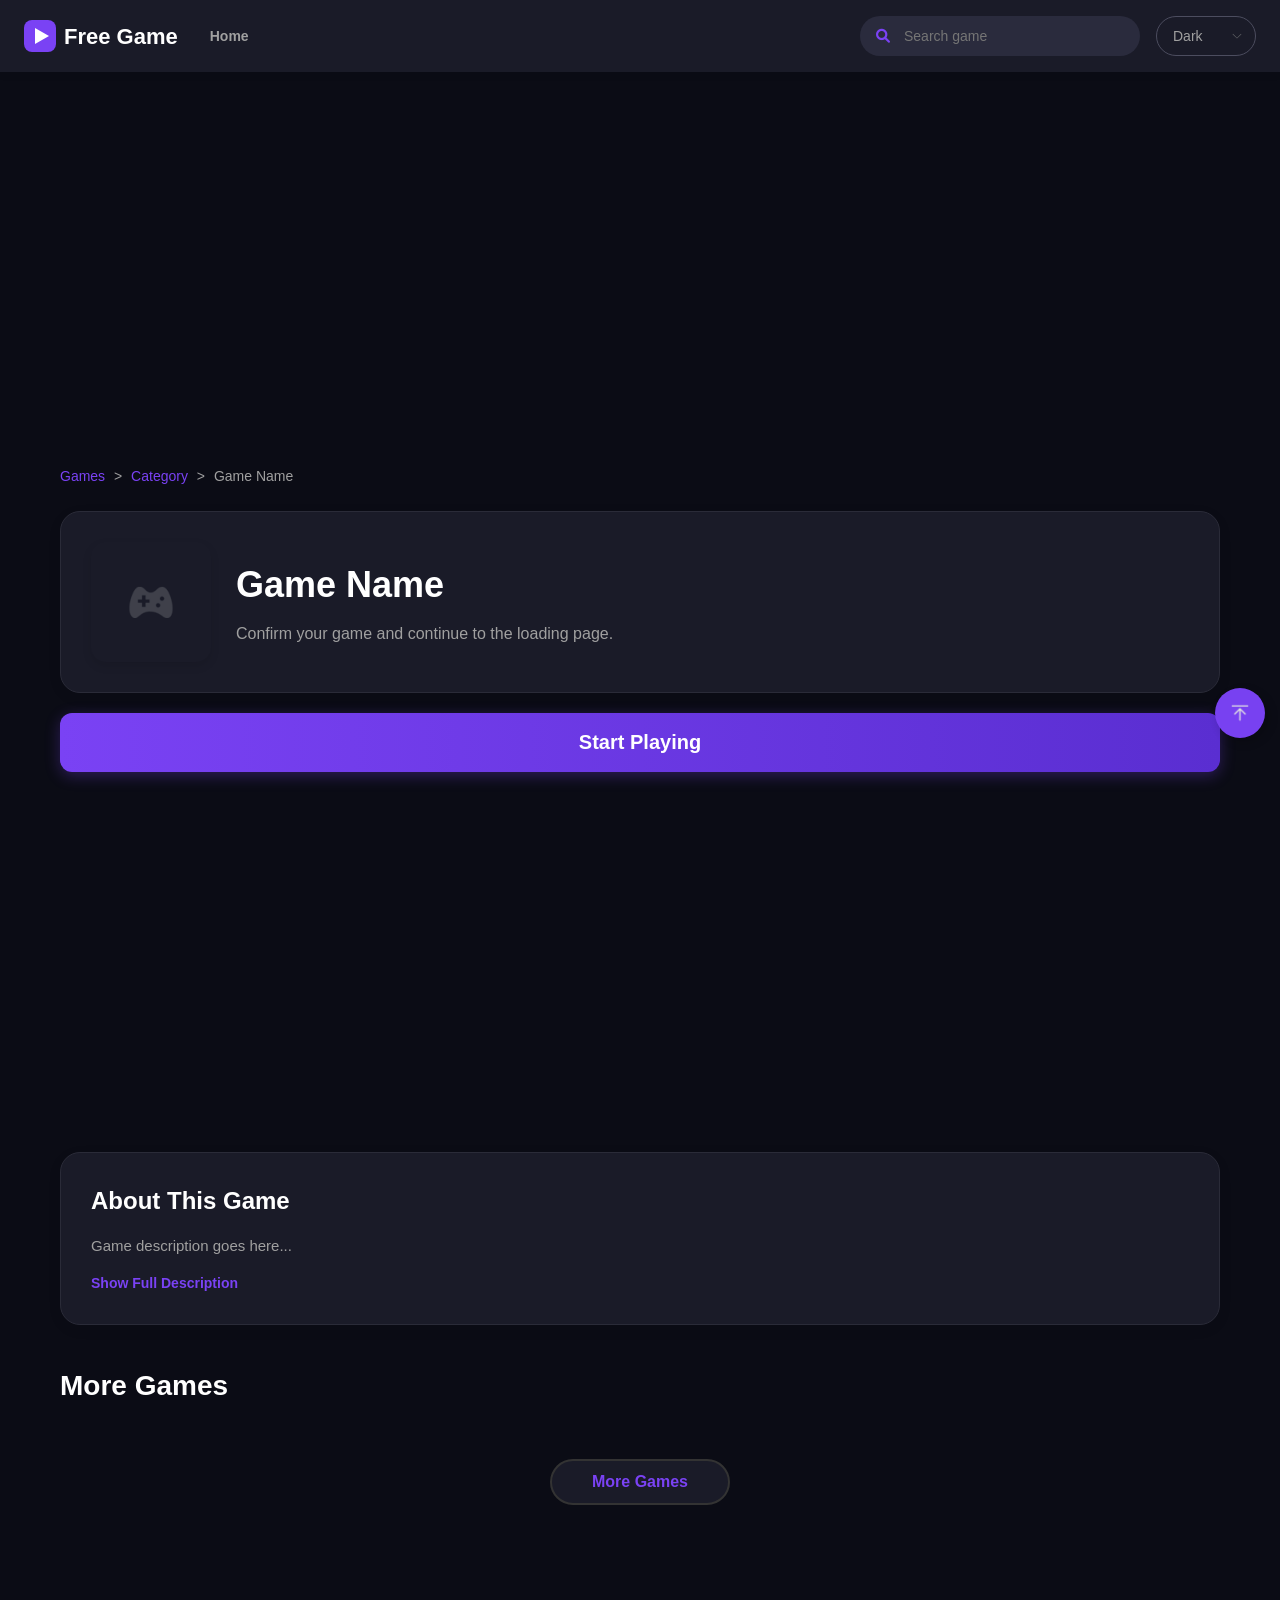
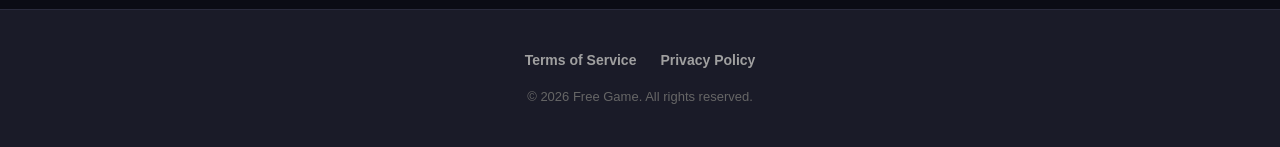
==== games.html @ c211f383 "init" ====
<!DOCTYPE html>
<html lang="en">

<head>
  <meta charset="UTF-8">
  <meta name="viewport" content="width=device-width, initial-scale=1.0">
  <title>Free Game - Detail</title>
  <link rel="stylesheet" href="./css/global.css">
  <link rel="stylesheet" href="./css/header.css">
  <link rel="stylesheet" href="./css/main.css">
  <link rel="stylesheet" href="./css/footer.css">
  <link rel="stylesheet" href="./css/sidebar.css">
  <link rel="stylesheet" href="./css/search.css">
  <link rel="stylesheet" href="./css/showLoading.css">
  <link rel="stylesheet" href="./css/detail.css">
  <link rel="stylesheet" href="https://cdnjs.cloudflare.com/ajax/libs/font-awesome/6.0.0-beta3/css/all.min.css" />
  <link rel="icon" href="./images/favicon.png">
  <style>
    ins.adsbygoogle[data-ad-status="unfilled"] {
      display: none !important;
    }
  </style>
  <script src="https://code.jquery.com/jquery-3.6.0.min.js"></script>
  <script src="./js/google/ad-manager.js"></script>
</head>

<body>
  <div class="app-container">
    <div class="main-wrapper">
      <header class="top-bar">
        <div class="header-content">
          <div class="header-left">
            <a href="./index.html" class="logo">
              <div class="logo-icon"></div>
              <span class="logo-text">Free Game</span>
            </a>
          </div>
          <div class="nav-container">
            <div class="nav-arrow left-arrow"><i class="fas fa-chevron-left"></i></div>
            <nav class="main-nav">
              <a href="./index.html" class="nav-item">Home</a>
            </nav>
            <div class="nav-arrow right-arrow"><i class="fas fa-chevron-right"></i></div>
          </div>
          <div class="header-right">
            <div class="search-container">
              <i class="fas fa-search search-icon"></i>
              <input type="text" id="searchInput" class="search-input" placeholder="Search game">
              <button id="searchBtn" style="display:none;"></button>
            </div>
            <div class="theme-select-wrapper">
              <div class="theme-select-trigger">Dark</div>
              <div class="theme-options">
                <div class="theme-option" data-value="light">Light</div>
                <div class="theme-option" data-value="dark">Dark</div>
                <div class="theme-option" data-value="pink">Pink</div>
              </div>
            </div>
          </div>
        </div>
        <div class="mobile-category-nav">
          <a href="./index.html" class="mobile-nav-item">Home</a>
        </div>
      </header>

      <div class="content-area">
        <!-- Top Ad Placeholder -->
        <div class="ad-placeholder-top">
          <!-- 动态加载广告 -->
        </div>

        <div class="detail-container">
          <!-- Breadcrumbs -->
          <nav class="breadcrumbs">
            <a href="./index.html">Games</a> &gt;
            <a href="#" id="breadcrumbCategory">Category</a> &gt;
            <span id="breadcrumbGame">Game Name</span>
          </nav>

          <!-- Game Main Card -->
          <div class="game-main-card">
            <div class="game-header">
              <div class="game-icon-wrapper">
                <img src="./images/page.png" alt="Game Icon" id="gameIcon" referrerpolicy="no-referrer">
              </div>
              <div class="game-header-info">
                <h1 id="gameTitle">Game Name</h1>
                <p id="gameTagline">Confirm your game and continue to the loading page.</p>
              </div>
            </div>
          </div>

          <!-- Start Playing Button -->
          <div class="play-btn-container">
            <button id="startPlayingBtn" class="btn-start-playing">Start Playing</button>
          </div>
          <!-- Bottom Ad Placeholder -->
          <div class="ad-placeholder-bottom">
            <!-- 动态加载广告 -->
          </div>
          <!-- About This Game Section -->
          <div class="detail-section">
            <h2 class="section-title">About This Game</h2>
            <div class="game-description" id="gameDescription">
              Game description goes here...
            </div>
            <a href="javascript:;" class="show-more-link" id="showMoreDesc">Show Full Description</a>
          </div>

          <!-- More Games Section -->
          <div class="more-games-section">
            <div class="section-header">
              <h2 class="section-title">More Games</h2>
            </div>
            <ul class="games_list" id="moreGamesList">
              <!-- Dynamic content will be loaded here -->
            </ul>
            <div class="load-more-container" style="margin-top: 30px; text-align: center;">
              <button id="loadMoreGamesBtn" class="btn-load-more">More Games</button>
            </div>
          </div>
        </div>
      </div>

      <footer class="footer">
        <div class="footer-links">
          <a href="./agreement/users.html">Terms of Service</a>
          <a href="./agreement/privacy.html">Privacy Policy</a>
        </div>
        <p>&copy; 2026 Free Game. All rights reserved.</p>
      </footer>
    </div>
  </div>

  <div class="top_lea">
    <img src="./images/goTop.png" alt="Go Top" />
  </div>

  <div class="searchBox">
    <div class="main">
      <div class="closeIconSearch">
        <i class="fas fa-times" style="font-size: 24px; color: #fff; cursor: pointer;"></i>
      </div>
      <h2>Search</h2>
      <div class="searchMain">
        <input type="text" id="mobileSearchInput" placeholder="Search">
        <button id="mobileSearchBtn">
          <i class="fas fa-search" style="color: rgba(255,255,255,0.6);"></i>
        </button>
      </div>
      <div id="searchPage">
        <h3>Hot</h3>
        <ul class="games_list">
          <!-- 动态加载游戏列表 -->
        </ul>
      </div>
    </div>
  </div>

  <div id="loadingMask">
    <div class="loading-content">
      <div class="spinner"></div>
      <p>Loading...</p>
    </div>
  </div>

  <script src="./js/switchBg.js"></script>
  <script src="./js/common.js"></script>
  <script src="./js/index.js"></script>
  <script src="./js/details.js"></script>
  <script async src="https://www.googletagmanager.com/gtag/js?id=G-9ZDPXP0C33"></script>
  <script src="./js/google/ga.js"></script>
  <script src="./js/google/openscreen.js"></script>
</body>

</html>
---- css/global.css ----
* {
  margin: 0;
  padding: 0;
  color: inherit;
  box-sizing: border-box;
  font-size: 14px;
  font-family: "Montserrat-SemiBold", Arial, sans-serif;
}
:root {
  --bg-color: #f8f9fa;
  --text-primary: #1a1b28;
  --text-secondary: #666666;
  --accent-color: #0362f1;
  --globalColor: #0362f1;
}
[data-theme="dark"] {
  --bg-color: #0b0c15;
  --text-primary: #ffffff;
  --text-secondary: #a0a0a0;
  --accent-color: #7a42f4;
  --globalColor: #7a42f4;
}
[data-theme="pink"] {
  --bg-color: #fdf2f8;
  --text-primary: #1f2937;
  --text-secondary: #ec4899;
  --accent-color: #DB2777;
  --globalColor: #DB2777;
}
body {
  background-color: var(--bg-color);
  color: var(--text-primary);
  line-height: 1.5;
  overflow-x: hidden;
}
/* Layout */
.app-container {
  display: flex;
  min-height: 100vh;
  background-color: var(--bg-color);
}
a {
  color: #333;
  text-decoration: none;
}
blockquote,
body,
button,
dd,
div,
dl,
dt,
form,
h1,
h2,
h3,
h4,
h5,
h6,
input,
li,
ol,
p,
pre,
td,
textarea,
th,
ul {
  margin: 0;
  padding: 0;
  -webkit-tap-highlight-color: rgba(0, 0, 0, 0);
}
li {
  list-style: none;
}
h1,
h2,
h3,
h4,
h5,
h6 {
  text-transform: capitalize;
  color: var(--defaultColor);
}
.layui-btn,
.layui-edge,
.layui-inline,
img {
  vertical-align: middle;
}
.games {
  margin: 24px 0;
}
img {
  border: none;
}
/* Override original constraints */
.main,
.container {
  max-width: 1400px !important;
  width: 100% !important;
  margin: 0 auto !important;
  padding: 0 24px !important;
  box-sizing: border-box;
}

/* 回到顶部 */
.top_lea {
  display: none;
  cursor: pointer;
  box-shadow: 4px 4px 12px 0px rgba(0, 0, 0, 0.2);
  width: 50px;
  height: 50px;
  background: var(--globalColor);
  border-radius: 25px;
  position: fixed;
  right: 15px;
  bottom: 162px;
  z-index: 9999;
}
.top_lea img {
  position: absolute;
  left: 50%;
  top: 50%;
  margin-left: -12px;
  margin-top: -12px;
  width: 24px;
  height: 24px;
}

/* 弹框样式 */
.custom-toast {
  position: fixed;
  top: 50%;
  left: 50%;
  transform: translate(-50%, -50%);
  background: rgba(0, 0, 0, 0.75);
  color: #fff;
  padding: 12px 24px;
  border-radius: 10px;
  font-size: 16px;
  z-index: 99999999999;
  display: none;
}

/* 隐私条款 */
.comCon {
  margin-top: 24px;
  padding: 16px 18px;
  background: #1d4188;
  box-shadow: 0px 1px 6px 0px rgba(0, 0, 0, 0.3);
  border-radius: 6px;
  margin-bottom: 24px;
  max-height: 500px;
  overflow-y: auto;
}
.comCon .crumb {
  display: flex;
  align-items: center;
  color: #95bfff;
}
.comCon .crumb > a {
  margin-right: 2px;
  color: #95bfff;
}
.comCon > h3 {
  font-size: 16px;
  margin-bottom: 10px;
}
/* Users Agreement */
---- css/header.css ----
/* 头部样式 */
:root {
  --header-height: 72px;
  --header-bg: #ffffff;
  --nav-text: #666666;
  --nav-active: #0362f1;
  --search-bg: #eef4fe;
  --search-text: #333333;
  --logo-color: #0362f1;
  --search-popup-bg: linear-gradient(180deg, #1d4188 0%, #66dbff 100%);
  --search-popup-text: #ffffff;
}

[data-theme="dark"] {
  --header-bg: #1a1b28;
  --nav-text: #a0a0a0;
  --nav-active: #7a42f4;
  --search-bg: #2a2b3d;
  --search-text: #ffffff;
  --logo-color: #7a42f4;
  --search-popup-bg: linear-gradient(180deg, #1a1b28 0%, #2a2b3d 100%);
  --search-popup-text: #ffffff;
}

[data-theme="pink"] {
  --header-bg: #fdf2f8;
  --nav-text: #1f2937;
  --nav-active: #DB2777;
  --search-bg: #fce7f3;
  --search-text: #1f2937;
  --logo-color: #DB2777;
  --search-popup-bg: linear-gradient(180deg, #DB2777 0%, #f9a8d4 100%);
  --search-popup-text: #ffffff;
}

header.top-bar {
  width: 100%;
  background: var(--header-bg);
  position: sticky;
  top: 0;
  z-index: 1000;
  box-shadow: 0 2px 10px rgba(0, 0, 0, 0.05);
  border-bottom: none;
  padding: 0;
}

.header-content {
  max-width: 1400px;
  margin: 0 auto;
  height: var(--header-height);
  display: flex;
  align-items: center;
  justify-content: space-between;
  padding: 0 24px;
  box-sizing: border-box;
}

.header-left {
  display: flex;
  align-items: center;
  flex: 0 0 auto;
}

.logo {
  display: flex;
  align-items: center;
  gap: 8px;
  text-decoration: none;
}

.logo-icon {
  width: 32px;
  height: 32px;
  background-color: var(--logo-color);
  border-radius: 8px;
  display: flex;
  align-items: center;
  justify-content: center;
  position: relative;
}

.logo-icon::after {
  content: "";
  display: block;
  width: 0;
  height: 0;
  border-top: 8px solid transparent;
  border-bottom: 8px solid transparent;
  border-left: 14px solid #ffffff;
  margin-left: 3px;
}

.logo-text {
  font-size: 22px;
  font-weight: 800;
  color: #1a1b28;
}

[data-theme="dark"] .logo-text {
  color: #ffffff;
}

.nav-container {
  display: flex;
  align-items: center;
  flex: 1;
  min-width: 0;
  margin: 0 10px;
  position: relative;
  height: 100%;
}

.main-nav {
  display: flex;
  gap: 8px;
  white-space: nowrap;
  overflow-x: auto;
  overflow-y: hidden;
  scrollbar-width: none; /* Firefox */
  flex: 1;
  min-width: 0;
  padding: 4px 10px; /* 增加左右内边距，防止内容被箭头完全遮挡 */
  -webkit-overflow-scrolling: touch;
  scroll-behavior: smooth;
}

.nav-arrow {
  position: absolute;
  top: 50%;
  transform: translateY(-50%);
  width: 28px;
  height: 28px;
  background: var(--header-bg);
  display: none; /* Initially hidden */
  align-items: center;
  justify-content: center;
  cursor: pointer;
  z-index: 100;
  color: var(--nav-active);
  border-radius: 50%;
  box-shadow: 0 2px 10px rgba(0, 0, 0, 0.15);
  transition: all 0.3s;
  border: 1px solid rgba(0,0,0,0.05);
}

.nav-arrow i {
  font-size: 12px;
}

.nav-arrow:hover {
  background: var(--nav-active);
  color: #fff;
  transform: translateY(-50%) scale(1.1);
}

.left-arrow {
  left: 0;
}

.right-arrow {
  right: 0;
}

/* 添加渐变遮罩，使箭头处过渡更自然 */
.nav-container::before,
.nav-container::after {
  content: "";
  position: absolute;
  top: 0;
  bottom: 0;
  width: 40px;
  z-index: 5;
  pointer-events: none;
  transition: opacity 0.3s;
  opacity: 0;
}

.nav-container.show-left::before {
  left: 0;
  background: linear-gradient(to right, var(--header-bg), transparent);
  opacity: 1;
}

.nav-container.show-right::after {
  right: 0;
  background: linear-gradient(to left, var(--header-bg), transparent);
  opacity: 1;
}

[data-theme="dark"] .nav-arrow {
  box-shadow: 0 2px 10px rgba(0, 0, 0, 0.5);
  border-color: rgba(255,255,255,0.1);
}

.main-nav .nav-item {
  flex: 0 0 auto;
}

.main-nav::-webkit-scrollbar {
  display: none; /* Chrome, Safari, Opera */
}

.nav-item {
  color: var(--nav-text);
  text-decoration: none;
  font-size: 14px;
  font-weight: 600;
  padding: 8px 12px;
  border-radius: 20px;
  transition: all 0.3s;
}

.nav-item:hover {
  color: var(--nav-active);
}

.nav-item.active {
  background-color: #eef4fe;
  color: var(--nav-active);
}

[data-theme="dark"] .nav-item.active {
  background-color: rgba(122, 66, 244, 0.1);
}

.header-right {
  display: flex;
  align-items: center;
  gap: 16px;
  flex: 0 0 auto;
}

.mobile-search-icon {
  display: none;
  cursor: pointer;
  font-size: 20px;
  color: var(--nav-text);
}

[data-theme="dark"] .mobile-search-icon {
  color: #ffffff;
}

[data-theme="pink"] .mobile-search-icon {
  color: var(--nav-active);
}

.search-container {
  position: relative;
  width: 280px;
}

.search-icon {
  position: absolute;
  left: 16px;
  top: 50%;
  transform: translateY(-50%);
  color: var(--nav-active);
  font-size: 14px;
}

.search-input {
  width: 100%;
  height: 40px;
  background-color: var(--search-bg);
  border: none;
  border-radius: 20px;
  padding: 0 16px 0 44px;
  color: var(--search-text);
  font-size: 14px;
  outline: none;
}

.theme-select-wrapper {
  position: relative;
  height: 40px;
  min-width: 100px;
}

.theme-select-trigger {
  height: 40px;
  padding: 0 32px 0 16px;
  border-radius: 20px;
  border: 1px solid #dcdfe6;
  background-color: var(--header-bg);
  color: var(--nav-text);
  font-size: 14px;
  display: flex;
  align-items: center;
  justify-content: space-between;
  cursor: pointer;
  transition: all 0.3s cubic-bezier(0.645, 0.045, 0.355, 1);
  position: relative;
  user-select: none;
}

.theme-select-trigger:hover {
  border-color: #c0c4cc;
}

.theme-select-trigger.active {
  border-color: var(--nav-active);
  box-shadow: 0 0 0 2px rgba(3, 98, 241, 0.1);
}

.theme-select-trigger::after {
  content: "";
  position: absolute;
  right: 12px;
  top: 50%;
  transform: translateY(-50%);
  width: 12px;
  height: 12px;
  background-image: url("data:image/svg+xml;charset=UTF-8,%3csvg xmlns='http://www.w3.org/2000/svg' viewBox='0 0 1024 1024' width='12' height='12'%3e%3cpath fill='%23c0c4cc' d='M831.872 340.864L512 652.672 192.128 340.864a30.592 30.592 0 0 0-42.752 0 29.12 29.12 0 0 0 0 41.6L489.664 714.24a32 32 0 0 0 44.672 0l340.288-331.776a29.12 29.12 0 0 0 0-41.6 30.592 30.592 0 0 0-42.752 0z'/%3e%3c/svg%3e");
  background-repeat: no-repeat;
  background-size: contain;
  transition: transform 0.3s;
}

.theme-select-trigger.active::after {
  transform: translateY(-50%) rotate(180deg);
}

.theme-options {
  position: absolute;
  top: calc(100% + 8px);
  right: 0;
  min-width: 100%;
  background-color: var(--header-bg);
  border: 1px solid #e4e7ed;
  border-radius: 4px;
  box-shadow: 0 2px 12px 0 rgba(0, 0, 0, 0.1);
  padding: 6px 0;
  z-index: 1001;
  display: none;
}

.theme-select-trigger.active + .theme-options {
  display: block;
}

.theme-option {
  padding: 0 20px;
  height: 34px;
  line-height: 34px;
  font-size: 14px;
  color: var(--nav-text);
  cursor: pointer;
  transition: background-color 0.2s;
  white-space: nowrap;
}

.theme-option:hover {
  background-color: #f5f7fa;
}

.theme-option.selected {
  color: var(--nav-active);
  font-weight: bold;
  background-color: #f5f7fa;
}

[data-theme="dark"] .theme-select-trigger {
  border-color: #4c4d5f;
}

[data-theme="dark"] .theme-select-trigger::after {
  background-image: url("data:image/svg+xml;charset=UTF-8,%3csvg xmlns='http://www.w3.org/2000/svg' viewBox='0 0 1024 1024' width='12' height='12'%3e%3cpath fill='%23606266' d='M831.872 340.864L512 652.672 192.128 340.864a30.592 30.592 0 0 0-42.752 0 29.12 29.12 0 0 0 0 41.6L489.664 714.24a32 32 0 0 0 44.672 0l340.288-331.776a29.12 29.12 0 0 0 0-41.6 30.592 30.592 0 0 0-42.752 0z'/%3e%3c/svg%3e");
}

[data-theme="dark"] .theme-options {
  background-color: #1a1b28;
  border-color: #333;
  box-shadow: 0 2px 12px 0 rgba(0, 0, 0, 0.3);
}

[data-theme="dark"] .theme-option:hover {
  background-color: #2a2b3d;
}

[data-theme="dark"] .theme-option.selected {
  background-color: #2a2b3d;
}

[data-theme="pink"] .theme-select-trigger {
  border-color: #f9a8d4;
}

[data-theme="pink"] .theme-select-trigger::after {
  background-image: url("data:image/svg+xml;charset=UTF-8,%3csvg xmlns='http://www.w3.org/2000/svg' viewBox='0 0 1024 1024' width='12' height='12'%3e%3cpath fill='%23ec4899' d='M831.872 340.864L512 652.672 192.128 340.864a30.592 30.592 0 0 0-42.752 0 29.12 29.12 0 0 0 0 41.6L489.664 714.24a32 32 0 0 0 44.672 0l340.288-331.776a29.12 29.12 0 0 0 0-41.6 30.592 30.592 0 0 0-42.752 0z'/%3e%3c/svg%3e");
}

[data-theme="pink"] .theme-options {
  background-color: #fdf2f8;
  border-color: #f9a8d4;
}

[data-theme="pink"] .theme-option:hover {
  background-color: #fce7f3;
}

[data-theme="pink"] .theme-option.selected {
  background-color: #fce7f3;
}

.mobile-category-nav {
  display: none;
  padding: 10px 16px;
  overflow-x: auto;
  white-space: nowrap;
  gap: 12px;
  scrollbar-width: none; /* Firefox */
}

.mobile-category-nav::-webkit-scrollbar {
  display: none; /* Chrome, Safari, Opera */
}

.mobile-nav-item {
  display: inline-block;
  padding: 6px 16px;
  border-radius: 20px;
  background: transparent;
  color: var(--nav-text);
  font-size: 14px;
  font-weight: 600;
  text-decoration: none;
}

.mobile-nav-item.active {
  color: var(--nav-active);
  background: #eef4fe;
}

[data-theme="dark"] .mobile-nav-item.active {
  background-color: rgba(122, 66, 244, 0.1);
}

@media (max-width: 1024px) {
  .nav-container {
    display: none;
  }

  .mobile-category-nav {
    display: flex;
    border-top: 1px solid #f0f0f0;
  }

  [data-theme="dark"] .mobile-category-nav {
    border-top-color: #2a2b3d;
  }
}

@media (max-width: 768px) {
  .header-content {
    height: 60px;
    padding: 0 16px;
    display: flex;
    flex-wrap: nowrap;
    align-items: center;
    justify-content: space-between;
    gap: 0;
    position: relative;
  }

  .header-left {
    width: auto;
    flex: 1;
    justify-content: flex-start;
  }

  .logo-text {
    font-size: 18px;
  }

  .logo-icon {
    width: 28px;
    height: 28px;
  }

  .header-right {
    width: auto;
    display: flex;
    align-items: center;
    gap: 8px;
    order: 2;
    margin-top: 0;
  }

  .search-container {
    display: none;
  }

  .theme-select-wrapper {
    display: block;
    height: 32px;
    min-width: 80px;
  }

  .theme-select-trigger {
    height: 32px;
    padding: 0 24px 0 12px;
    font-size: 13px;
  }

  .theme-select-trigger::after {
    right: 8px;
    width: 10px;
    height: 10px;
  }

  .theme-options {
    top: calc(100% + 4px);
  }

  .theme-option {
    height: 30px;
    line-height: 30px;
    padding: 0 12px;
    font-size: 13px;
  }

  .mobile-search-icon {
    display: flex;
    align-items: center;
    justify-content: center;
    width: 32px;
    height: 32px;
    font-size: 18px;
  }

  .mobile-category-nav {
    display: flex;
    padding: 8px 12px;
    gap: 8px;
    border-top: 1px solid #f0f0f0;
  }
}

@media (max-width: 480px) {
  .header-content {
    padding: 10px 12px;
    gap: 8px;
  }
  
  .logo-text {
    font-size: 16px;
  }

  .mobile-nav-item {
    padding: 4px 12px;
    font-size: 13px;
  }
}
---- css/main.css ----
/* 主体内容样式 */
.main-wrapper {
  flex: 1;
  display: flex;
  flex-direction: column;
  background-color: #f8f9fa;
  min-height: 100vh;
}

[data-theme="dark"] .main-wrapper {
  background-color: #0b0c15;
}

[data-theme="pink"] .main-wrapper {
  background-color: #fdf2f8;
}

.content-area {
  max-width: 1400px;
  margin: 0 auto;
  padding: 24px;
  width: 100%;
  box-sizing: border-box;
}

@media (max-width: 768px) {
  .content-area {
    padding: 12px;
  }
}

/* 广告位占位符 */
.ad-placeholder-top {
  width: 100%;
  max-width: 1352px; /* 1400 - 24*2 */
  margin-left: auto;
  margin-right: auto;
  display: flex;
  justify-content: center;
  align-items: center;
  text-align: center;
  box-sizing: border-box;
}

.ad-li {
    grid-column: 1 / -1;
    display: none; /* 默认隐藏 */
    justify-content: center;
    align-items: center;
    background: #fdfdfd;
    border: 1px dashed #e0e0e0;
    border-radius: 12px;
    min-height: 250px;
    overflow: hidden;
    margin: 10px 0;
  }

  /* 当广告成功加载或处于加载状态时显示 */
  .ad-li.is-visible {
    display: flex;
  }

  .ad-placeholder-top, .ad-placeholder-category {
    display: none; /* 默认隐藏 */
  }

  .ad-placeholder-top.is-visible, .ad-placeholder-category.is-visible {
    display: flex;
  }

[data-theme="dark"] .ad-li {
  background: #1a1b28;
  border-color: #333;
}

[data-theme="pink"] .ad-li {
  background: #fdf2f8;
  border-color: #fce7f3;
}

.ad-placeholder-list, .ad-placeholder-bottom, .ad-placeholder-category {
  width: 100%;
  display: flex;
  justify-content: center;
  align-items: center;
}

/* 强制广告标签填充容器宽度 */
.adsbygoogle {
  width: 100% !important;
  min-width: 250px;
}

.ad-placeholder-category {
  max-width: 1352px;
  margin-left: auto;
  margin-right: auto;
  border-radius: 12px;
  box-sizing: border-box;
}

[data-theme="dark"] .ad-placeholder-category {
  border-color: #333;
}

[data-theme="pink"] .ad-placeholder-category {
  border-color: #fce7f3;
}

[data-theme="dark"] .ad-placeholder-top {
  border-color: #333;
}

[data-theme="pink"] .ad-placeholder-top {
  border-color: #fce7f3;
}

/* AdBlock 检测到后隐藏所有广告占位符 */
[data-adblock] .ad-placeholder-top,
[data-adblock] .ad-placeholder-bottom,
[data-adblock] .ad-placeholder-category,
[data-adblock] .ad-placeholder-list,
[data-adblock] .ad-placeholder-category-wrapper {
  display: none !important;
}

.ad-content {
  color: #666;
}

[data-theme="dark"] .ad-content {
  color: #a0a0a0;
}

[data-theme="pink"] .ad-content {
  color: #ec4899;
}

.ad-title {
  font-size: 24px;
  font-weight: 700;
  margin-bottom: 8px;
  color: #1a1b28;
}

[data-theme="dark"] .ad-title {
  color: #ffffff;
}

[data-theme="pink"] .ad-title {
  color: #DB2777;
}

.ad-subtitle {
  font-size: 16px;
  margin-bottom: 4px;
}

.ad-id {
  font-size: 14px;
  opacity: 0.7;
}

/* 游戏板块 */
.games-section {
  margin-bottom: 48px;
  width: 100%;
}

.section-header {
  margin-bottom: 24px;
}

.section-header h2 {
  font-size: 28px;
  font-weight: 800;
  color: #1a1b28;
  margin: 0;
}

[data-theme="dark"] .section-header h2 {
  color: #ffffff;
}

[data-theme="pink"] .section-header h2 {
  color: #DB2777;
}

/* More 按钮样式 */
.load-more-container {
  display: flex;
  justify-content: center;
  margin-top: 24px;
}

.btn-more {
  padding: 10px 24px;
  background: var(--search-bg);
  border: 1px solid #e2e8f0;
  border-radius: 8px;
  color: var(--nav-active);
  font-size: 15px;
  font-weight: 600;
  text-decoration: none;
  transition: all 0.3s;
}

.btn-more:hover {
  background: #e2e8f0;
  border-color: #cbd5e1;
}

[data-theme="dark"] .btn-more {
  background: var(--search-bg);
  border-color: #334155;
  color: var(--nav-active);
}

[data-theme="dark"] .btn-more:hover {
  background: #334155;
}

/* 首页分类列表限制一行 */
.games_list {
  display: grid;
  grid-template-columns: repeat(8, 1fr);
  gap: 20px;
  margin-bottom: 32px;
  padding: 0;
  list-style: none;
}

@media (max-width: 1200px) {
  .games_list {
    grid-template-columns: repeat(6, 1fr);
  }
}

@media (max-width: 992px) {
  .games_list {
    grid-template-columns: repeat(4, 1fr);
  }
}

@media (max-width: 768px) {
  .games_list {
    grid-template-columns: repeat(2, 1fr);
    gap: 12px;
  }
}

/* 首页分类列表限制一行 */
.games-section .games_list {
  margin-bottom: 0;
  overflow: hidden;
}

@media (min-width: 1201px) {
  .games-section .games_list li:nth-child(n+9) { display: none; }
}

@media (max-width: 1200px) and (min-width: 993px) {
  .games-section .games_list li:nth-child(n+7) { display: none; }
}

@media (max-width: 992px) and (min-width: 769px) {
  .games-section .games_list li:nth-child(n+5) { display: none; }
}

@media (max-width: 768px) {
  .games-section .games_list li:nth-child(n+9) { display: none; }
  
  .section-header {
    margin-bottom: 16px;
  }
  
  .section-header h2 {
    font-size: 20px;
  }
  
  .load-more-container {
    margin-top: 16px;
  }
  
  .btn-more {
    padding: 8px 20px;
    font-size: 14px;
  }
}

.games_list li {
  width: 100%;
}

.game-card {
  background: #ffffff;
  border-radius: 12px;
  overflow: hidden;
  transition: transform 0.3s, box-shadow 0.3s;
  cursor: pointer;
  box-shadow: 0 4px 12px rgba(0, 0, 0, 0.05);
  display: flex;
  flex-direction: column;
  height: 100%; /* 让卡片高度一致 */
}

[data-theme="dark"] .game-card {
  background: #1a1b28;
}

.game-card:hover {
  transform: translateY(-5px);
  box-shadow: 0 8px 24px rgba(0, 0, 0, 0.1);
}

.game-thumb {
  width: 100%;
  position: relative;
  padding-bottom: 100%; /* 1:1 Aspect Ratio */
  overflow: hidden;
}

.game-thumb img {
  position: absolute;
  top: 0;
  left: 0;
  width: 100%;
  height: 100%;
  object-fit: cover;
}

.game-info {
  padding: 12px 8px;
  text-align: center;
  flex-grow: 1; /* 占据剩余空间 */
  display: flex;
  align-items: center;
  justify-content: center;
  min-height: 44px; /* 保证高度一致 */
}

.game-info span {
  font-size: 14px;
  font-weight: 700;
  color: #1a1b28;
  display: -webkit-box;
  -webkit-line-clamp: 2; /* 最多显示两行 */
  line-clamp: 2;
  -webkit-box-orient: vertical;
  overflow: hidden;
  text-overflow: ellipsis;
  line-height: 1.2;
}

[data-theme="dark"] .game-info span {
  color: #ffffff;
}

/* 加载更多按钮 */
.load-more-container {
  display: flex;
  justify-content: center;
}

.btn-load-more {
  padding: 12px 32px;
  background: #ffffff;
  border: 1px solid #e0e0e0;
  border-radius: 8px;
  color: #0362f1;
  font-size: 16px;
  font-weight: 600;
  cursor: pointer;
  transition: all 0.3s;
}

.btn-load-more:hover {
  background: #eef4fe;
  border-color: #0362f1;
}

[data-theme="dark"] .btn-load-more {
  background: #1a1b28;
  border-color: #333;
  color: #7a42f4;
}

[data-theme="dark"] .btn-load-more:hover {
  background: rgba(122, 66, 244, 0.1);
  border-color: #7a42f4;
}

/* 响应式适配 */
@media (max-width: 768px) {
  .content-area {
    padding: 16px;
  }

  .game-info {
    padding: 8px;
  }

  .game-info span {
    font-size: 12px;
  }
}
---- css/footer.css ----
footer {
  background-color: var(--header-bg);
  padding: 40px 24px;
  margin-top: 60px;
  border-top: 1px solid #f0f0f0;
  text-align: center;
}

[data-theme="dark"] footer {
  background-color: #1a1b28;
  border-top-color: #2a2b3d;
}

[data-theme="pink"] footer {
  background-color: #fdf2f8;
  border-top-color: #fce7f3;
}

.footer-links {
  display: flex;
  justify-content: center;
  gap: 24px;
  margin-bottom: 16px;
}

.footer-links a {
  color: var(--nav-text);
  font-size: 14px;
  font-weight: 600;
  text-decoration: none;
  transition: color 0.3s;
}

.footer-links a:hover {
  color: var(--nav-active);
}

footer p {
  color: #999;
  font-size: 13px;
}

[data-theme="dark"] footer p {
  color: #666;
}

[data-theme="pink"] footer p {
  color: #ec4899;
}
---- css/sidebar.css ----
/* 侧边栏页面跳转 */
.sidebar {
  width: 100px;
  background-color: var(--sidebar-color);
  display: flex;
  flex-direction: column;
  align-items: center;
  padding-top: 20px;
  position: fixed;
  height: 100vh;
  z-index: 1000;
  border-right: 1px solid rgba(255, 255, 255, 0.05);
  transition: width 0.3s;
}

.sidebar.collapsed {
  width: 0;
  overflow: hidden;
  padding-top: 0;
  border-right: none;
}

.sidebar-item {
  width: 80px;
  height: 40px;
  display: flex;
  align-items: center;
  justify-content: center;
  color: var(--text-secondary);
  font-size: 14px;
  font-weight: 600;
  margin-bottom: 10px;
  border-radius: 10px;
  transition: all 0.2s;
  cursor: pointer;
  text-align: center;
}

.sidebar-item:hover,
.sidebar-item.active {
  background-color: var(--hover-color);
  color: var(--accent-color);
}

/* Main Content Area */
.main-wrapper {
  width: 100%;
  flex: 1;
  display: flex;
  flex-direction: column;
  transition: margin-left 0.3s;
}

.sidebar.collapsed + .main-wrapper {
  margin-left: 0;
}

@media (max-width: 768px) {
  /* Sidebar becomes a drawer or hidden */
  .sidebar {
    width: 200px;
    left: -200px;
    transition: left 0.3s;
    box-shadow: 5px 0 15px rgba(0, 0, 0, 0.5);
    align-items: flex-start;
    padding-left: 10px;
  }

  .sidebar.active {
    left: 0;
  }

  .sidebar-item {
    width: 180px;
    justify-content: flex-start;
    padding-left: 20px;
    height: 48px;
    font-size: 16px;
  }

  .main-wrapper {
    margin-left: 0 !important;
  }
}

.categoryBox {
  z-index: 99;
  position: fixed;
  top: 0;
  left: 0;
  width: 100%;
  height: 100%;
  background: linear-gradient(
    180deg,
    rgba(29, 65, 136, 0.9) 0%,
    rgba(102, 219, 255, 0.9) 100%
  );
  overflow-y: scroll;
  display: none;
  padding-bottom: 24px;
}
.categoryBox .closeIcon {
  margin-top: 16px;
  display: flex;
  justify-content: end;
}
.categoryBox .closeIcon img {
  width: 25px;
  height: 25px;
}
.categoryBox .box .catB > nav {
  display: flex;
  flex-direction: column;
  position: relative;
}
.categoryBox .box .catB > nav > a {
  width: 100%;
  color: #fff;
  margin-top: 24px;
  display: flex;
  align-items: center;
}
.categoryBox .box .homeImg {
  width: 32px;
  height: 32px;
  background: #fff;
  border-radius: 6px;
  margin-right: 12px;
  display: flex;
  align-items: center;
  justify-content: center;
  position: relative;
}
.categoryBox .box .homeImg::before {
  content: "";
  width: 26px;
  height: 26px;
  border-radius: 6px;
  border: 1px solid #80aff8;
  position: absolute;
  top: 2px;
  left: 2px;
}
.categoryBox .box .homeImg img {
  width: 15px;
  height: 15px;
}
.categoryBox .catB .cateList {
  margin-top: 24px;
  border-top: 1px solid rgba(255, 255, 255, 0.6);
}
.categoryBox .catB .cateList li {
  width: 100%;
  margin-top: 10px;
  cursor: pointer;
}
.categoryBox .catB .cateList li a {
  position: relative;
  display: flex;
  align-items: center;
  margin-top: 24px;
  color: #fff;
  will-change: width;
}
/* 创建底部方形填充动画的伪元素 */
.cateList li a::after {
  content: "";
  position: absolute;
  left: 0;
  bottom: 0;
  height: 2px; /* 方形条高度 */
  width: 0;
  background: #0362f1;
  transition: width 3s ease;
}

/* 点击时添加.active 类触发动画 */
.cateList li a.active::after {
  width: 100%;
}

.categoryBox02,
.categoryBox03 {
  z-index: 99;
  position: fixed;
  top: 60px;
  left: 0;
  width: 100%;
  height: calc(100% - 60px);
  background: rgba(255, 255, 255, 0.9);
  overflow-y: scroll;
  display: none;
}
.categoryBox02 h2 {
  height: 20px;
  font-size: 16px;
  font-family: Fredoka-Medium;
  margin-left: 10px;
  margin-top: 10px;
}
.categoryBox02 .catB .cateList > li {
  margin-top: 10px;
  width: 100%;
}
.categoryBox02 .catB .cateList > li > a {
  display: flex;
  justify-content: center;
  padding: 10px;
  text-align: center;
  color: #fff;
  background: #3d7eff;
  border-radius: 30px;
  font-size: 16px;
}

.categoryBox03 .main h2 {
  text-align: center;
  font-size: 28px;
  margin: 12px 0 10px 0;
  color: #333;
}
.categoryBox03 .main .cateList {
  display: flex;
  flex-wrap: wrap;
  justify-content: space-between;
  margin-bottom: 20px;
}
.categoryBox03 .main .cateList > li {
  width: 100%;
  margin-top: 10px;
}
.categoryBox03 .main .cateList > li > a {
  box-shadow: 0px 1px 6px 0px rgba(0, 0, 0, 0.3);
  border-radius: 6px;
  height: 50px;
  background: #fff;
  display: flex;
  align-items: center;
  justify-content: center;
  overflow: hidden;
  color: #ff313f;
  font-size: 16px;
}
---- css/search.css ----
/* 顶部搜索框 */
.searchBox {
  z-index: 2000;
  position: fixed;
  top: 0;
  left: 0;
  width: 100%;
  height: 100%;
  overflow-y: auto;
  -webkit-overflow-scrolling: touch;
  background: var(--search-popup-bg);
  display: none;
  box-sizing: border-box;
}

.searchBox .main {
  max-width: 600px;
  margin: 0 auto;
}

.searchBox .main .closeIconSearch {
  height: 60px;
  display: flex;
  align-items: center;
  justify-content: flex-end;
}

.searchBox .main .closeIconSearch i {
  font-size: 24px;
  color: var(--search-popup-text);
  cursor: pointer;
}

.searchBox .main h2 {
  font-size: 24px;
  text-align: center;
  margin-top: 10px;
  color: var(--search-popup-text);
  font-weight: bold;
}

.searchBox .main .searchMain {
  position: relative;
  width: 100%;
  height: 40px;
  background: transparent;
  margin: 20px 0;
  border-bottom: 2px solid rgba(255, 255, 255, 0.6);
  display: flex;
  align-items: center;
}

.searchBox .main .searchMain input {
  flex: 1;
  height: 100%;
  outline: none;
  background: transparent;
  border: none;
  color: var(--search-popup-text);
  font-size: 16px;
  padding: 0 40px 0 10px;
}

.searchBox .main .searchMain input::placeholder {
  color: rgba(255, 255, 255, 0.6);
}

.searchBox .main .searchMain button {
  position: absolute;
  right: 5px;
  background: transparent;
  border: none;
  cursor: pointer;
  display: flex;
  align-items: center;
  justify-content: center;
}

.searchBox .main .searchMain button i {
  color: var(--search-popup-text) !important;
  opacity: 0.8;
}

.searchBox .main h3 {
  margin-top: 30px;
  font-size: 20px;
  color: var(--search-popup-text);
  font-weight: bold;
}

.searchBox .main .games_list,
.searchBox02 .comMain .games_list {
  margin-top: 16px;
  margin-bottom: 20px;
  display: grid;
  grid-gap: 10px 10px;
  grid-template-columns: repeat(2, calc((100% - 10px) / 2));
  width: 100%;
}

.searchBox .main .games_list li a,
.searchBox02 .comMain .games_list li a {
  display: block;
  width: 100%;
  transition: all 0.3s;
  position: relative;
  box-shadow: 0px 2px 4px 0px rgba(0, 0, 0, 0.3);
  background: #fff;
  border-radius: 10px;
  overflow: hidden;
}

.searchBox .main .games_list li a .thumb,
.searchBox02 .comMain .games_list li a .thumb {
  width: 100%;
  height: 0;
  padding-bottom: 45%;
  position: relative;
}

.searchBox .main .games_list .thumb img,
.searchBox02 .comMain .games_list .thumb img {
  top: 0;
  left: 0;
  width: 100%;
  height: 100%;
  position: absolute;
  object-fit: cover;
  object-position: center;
}

.searchBox .main .games_list .thumb .new,
.searchBox02 .comMain .games_list .thumb .new {
  width: 46px;
  height: 20px;
  background: #3d7eff;
  border-radius: 10px;
  line-height: 20px;
  text-align: center;
  color: #fff;
  position: absolute;
  left: calc(50% - 23px);
  bottom: -10px;
}

.searchBox .main .games_list li a > p,
.searchBox02 .comMain .games_list li a > p {
  padding: 15px 10px 10px 10px;
}

.searchBox02 {
  z-index: 99;
  position: fixed;
  top: 60px;
  left: 0;
  width: 100%;
  height: calc(100% - 60px);
  background: rgba(255, 255, 255, 0.9);
  overflow: auto;
  display: none;
}
.searchBox03 {
  z-index: 99;
  position: fixed;
  top: 60px;
  left: 0;
  width: 100%;
  height: calc(100% - 60px);
  background: rgba(0, 0, 0, 0.5);
  display: none;
}
.searchBox02 .comMain {
  width: 100%;
  margin: 0 auto;
  padding: 10px;
}
.searchBox02 .searchMain {
  position: relative;
  width: 100%;
  height: 40px;
  background: #fff;
  border-radius: 20px;
  overflow: hidden;
  margin: 10px 0;
}
.searchBox02 .searchMain > input {
  width: 100%;
  height: 100%;
  outline: none;
  -webkit-appearance: none;
  appearance: none;
  text-indent: 1em;
  color: #999;
  overflow: hidden;
  background: #fff;
  border-radius: 20px;
  font-size: 12px;
  border: 1px solid #3d7eff;
}
.searchBox02 .searchMain button {
  position: absolute;
  border: none;
  right: 0;
  top: 1px;
  width: 60px;
  height: 38px;
  background: #3d7eff;
}
.searchBox02 .comMain .searchMain button img {
  width: 20px;
  height: 20px;
  object-fit: contain;
  opacity: 0.8;
  transition: opacity 0.2s ease;
}

.searchBox03 .searchMain {
  position: relative;
  padding-bottom: 36px;
  width: 100%;
  background: #fff;
  border-radius: 20px;
  margin: 10px 0;
}
.searchBox03 .searchMain > input {
  width: 100%;
  height: 40px;
  outline: none;
  -webkit-appearance: none;
  appearance: none;
  text-indent: 1em;
  color: #999;
  font-family: Baloo2-Regular;
  overflow: hidden;
  background: #fff;
  border-radius: 20px;
  font-size: 12px;
  border: 1px solid #ff313f;
}
.searchBox03 .comMain {
  width: 100%;
  margin: 0 auto;
  padding: 10px;
  background: #fff;
}
.searchBox03 .comMain > h2 {
  color: #333;
  font-size: 28px;
  text-align: center;
}
.searchBox03 .searchMain button {
  border: none;
  width: 100%;
  margin-top: 10px;
  height: 38px;
  background: #ff313f;
  border-radius: 19px;
  color: #fff;
}
.searchBox03 .searchMain button img {
  width: 20px;
  height: 20px;
  object-fit: contain;
  opacity: 0.8;
  transition: opacity 0.2s ease;
}

/* ========== 添加 search_games_list 样式，与 .searchBox .main .games_list 保持一致 ========== */

.search_games_list {
  margin-top: 16px;
  margin-bottom: 20px;
  display: grid;
  grid-gap: 10px 10px;
  grid-template-columns: repeat(2, calc((100% - 10px) / 2));
  width: 100%;
}

.search_games_list li a {
  display: block;
  width: 100%;
  transition: all 0.3s;
  position: relative;
  box-shadow: 0px 2px 4px 0px rgba(0, 0, 0, 0.3);
  background: #fff;
  border-radius: 10px;
  overflow: hidden;
}

.search_games_list li a .thumb {
  width: 100%;
  height: 0;
  padding-bottom: 45%;
  position: relative;
}

.search_games_list .thumb img {
  top: 0;
  left: 0;
  width: 100%;
  height: 100%;
  position: absolute;
  object-fit: cover;
  object-position: center;
}

.search_games_list .thumb .new {
  width: 46px;
  height: 20px;
  background: #3d7eff;
  border-radius: 10px;
  line-height: 20px;
  text-align: center;
  color: #fff;
  position: absolute;
  left: calc(50% - 23px);
  bottom: -10px;
}

.search_games_list li a > p {
  padding: 15px 10px 10px 10px;
}

/* ========== 结束 search_games_list 样式 ========== */
---- css/showLoading.css ----
/* === 全屏遮罩层 === */
#loadingMask {
  position: fixed;
  top: 0;
  left: 0;
  width: 100%;
  height: 100%;
  background: rgba(0, 0, 0, 0.85) !important; /* 半透明背景 */
  display: flex;
  align-items: center;
  justify-content: center;
  z-index: 99999 !important;
}

/* === 加载动画内容 === */
.loading-content {
  text-align: center;
  color: #fff;
}

/* === 转圈动画 === */
.spinner {
  border: 4px solid rgba(255, 255, 255, 0.3);
  border-top-color: var(--accent-color) !important;
  border-radius: 50%;
  width: 48px;
  height: 48px;
  animation: spin 1s linear infinite;
  margin: 0 auto 10px;
}

@keyframes spin {
  to {
    transform: rotate(360deg);
  }
}
---- css/detail.css ----
.detail-container {
  max-width: 1200px;
  margin: 0 auto;
  padding: 20px;
}

/* Breadcrumbs */
.breadcrumbs {
  font-size: 14px;
  color: var(--text-secondary);
  margin-bottom: 24px;
}

.breadcrumbs a {
  color: var(--accent-color);
  text-decoration: none;
  margin: 0 5px;
}

.breadcrumbs a:first-child {
  margin-left: 0;
}

.breadcrumbs span {
  margin-left: 5px;
  color: var(--text-secondary);
}

/* Game Main Card */
.game-main-card {
  background-color: #fff;
  border-radius: 20px;
  padding: 30px;
  margin-bottom: 20px;
  box-shadow: 0 4px 15px rgba(0, 0, 0, 0.05);
  border: 1px solid #f0f0f0;
}

[data-theme="dark"] .game-main-card {
  background-color: #1a1b28;
  border-color: #2a2b38;
}

[data-theme="pink"] .game-main-card {
  background-color: #fdf2f8;
  border-color: #fce7f3;
}

.game-header {
  display: flex;
  align-items: center;
  gap: 25px;
}

.game-icon-wrapper {
  width: 120px;
  height: 120px;
  flex-shrink: 0;
  border-radius: 15px;
  overflow: hidden;
  box-shadow: 0 4px 10px rgba(0, 0, 0, 0.1);
}

.game-icon-wrapper img {
  width: 100%;
  height: 100%;
  object-fit: cover;
}

.game-header-info h1 {
  font-size: 36px;
  margin-bottom: 10px;
  color: var(--text-primary);
  font-weight: 700;
}

.game-header-info p {
  font-size: 16px;
  color: var(--text-secondary);
}

/* Start Playing Button */
.play-btn-container {
  margin-bottom: 30px;
}

.btn-start-playing {
  width: 100%;
  padding: 18px;
  background: linear-gradient(90deg, #0362f1 0%, #024dc1 100%);
  color: #fff;
  border: none;
  border-radius: 12px;
  font-size: 20px;
  font-weight: 700;
  cursor: pointer;
  transition: all 0.3s;
  box-shadow: 0 4px 15px rgba(3, 98, 241, 0.3);
}

[data-theme="dark"] .btn-start-playing {
  background: linear-gradient(90deg, #7a42f4 0%, #5a2ed1 100%);
  box-shadow: 0 4px 15px rgba(122, 66, 244, 0.3);
}

[data-theme="pink"] .btn-start-playing {
  background: linear-gradient(90deg, #ec4899 0%, #DB2777 100%);
  box-shadow: 0 4px 15px rgba(219, 39, 119, 0.3);
}

.btn-start-playing:hover {
  transform: translateY(-2px);
  box-shadow: 0 6px 20px rgba(3, 98, 241, 0.4);
}

/* More Games Button */
.btn-load-more {
  padding: 12px 40px;
  background-color: transparent;
  color: var(--text-primary);
  border: 2px solid var(--accent-color);
  border-radius: 25px;
  font-size: 16px;
  font-weight: 600;
  cursor: pointer;
  transition: all 0.3s;
}

.btn-load-more:hover {
  background-color: var(--accent-color);
  color: #fff;
}

/* Detail Sections (About) */
.detail-section {
  background-color: #fff;
  border-radius: 20px;
  padding: 30px;
  margin-bottom: 30px;
  box-shadow: 0 4px 15px rgba(0, 0, 0, 0.05);
  border: 1px solid #f0f0f0;
}

[data-theme="dark"] .detail-section {
  background-color: #1a1b28;
  border-color: #2a2b38;
}

.section-title {
  font-size: 24px;
  margin-bottom: 15px;
  color: var(--text-primary);
  font-weight: 700;
}

.game-description {
  font-size: 15px;
  line-height: 1.6;
  color: var(--text-secondary);
  margin-bottom: 15px;
  display: -webkit-box;
  -webkit-line-clamp: 3;
  line-clamp: 3;
  -webkit-box-orient: vertical;
  overflow: hidden;
}

.game-description.expanded {
  -webkit-line-clamp: unset;
  line-clamp: unset;
}

.show-more-link {
  color: var(--accent-color);
  font-weight: 600;
  text-decoration: none;
  font-size: 14px;
}

/* More Games Section */
.more-games-section {
  margin-top: 40px;
}

.more-games-section .section-header {
  margin-bottom: 20px;
}

.section-subtitle {
  font-size: 14px;
  color: var(--text-secondary);
  margin-top: -10px;
}

.more-games-section .games_list {
  display: grid;
  grid-template-columns: repeat(2, 1fr); /* 2 columns as seen in the reference */
  gap: 15px;
  list-style: none;
  padding: 0;
}

.more-games-section .games_list li {
  background: transparent;
}

.more-games-section .game-card {
  background: #fff;
  border-radius: 16px; /* Smoother rounded corners */
  overflow: hidden;
  box-shadow: 0 4px 12px rgba(0, 0, 0, 0.08); /* Subtle shadow as in reference */
  transition: all 0.3s ease;
  cursor: pointer;
  border: 1px solid #f0f0f0;
  display: flex;
  flex-direction: column; /* Vertical layout */
  height: 100%;
}

[data-theme="dark"] .more-games-section .game-card {
  background-color: #1a1b28;
  border-color: #2a2b38;
}

.more-games-section .game-card:hover {
  transform: translateY(-5px);
  box-shadow: 0 8px 20px rgba(0, 0, 0, 0.12);
}

.more-games-section .game-thumb {
  position: relative;
  width: 100%;
  padding-bottom: 100%; /* Square aspect ratio */
  overflow: hidden;
  background-color: #f8f9fa;
}

[data-theme="dark"] .more-games-section .game-thumb {
  background-color: #2a2b38;
}

.more-games-section .game-thumb img {
  position: absolute;
  top: 0;
  left: 0;
  width: 100%;
  height: 100%;
  object-fit: cover;
  transition: transform 0.5s;
}

.more-games-section .game-card:hover .game-thumb img {
  transform: scale(1.05);
}

.more-games-section .game-info {
  padding: 15px 12px;
  text-align: left; /* Left-aligned text as in reference */
  flex-grow: 1;
  display: flex;
  align-items: center;
  background-color: #fff;
}

[data-theme="dark"] .more-games-section .game-info {
  background-color: #1a1b28;
}

.more-games-section .game-info span {
  font-size: 15px;
  color: #1a1b28; /* Darker text for readability */
  font-weight: 800; /* Extra bold as in reference */
  white-space: nowrap;
  overflow: hidden;
  text-overflow: ellipsis;
  display: block;
  width: 100%;
}

[data-theme="dark"] .more-games-section .game-info span {
  color: #ffffff;
}

/* Responsive */
@media (min-width: 1025px) {
  .more-games-section .games_list {
    grid-template-columns: repeat(5, 1fr); /* 5 columns on desktop */
  }
}

@media (max-width: 1024px) {
  .detail-container {
    padding: 15px;
  }
  .more-games-section .games_list {
    grid-template-columns: repeat(3, 1fr); /* 3 columns on tablet */
    gap: 12px;
  }
}

@media (max-width: 768px) {
  .detail-container {
    padding: 10px;
  }
  .more-games-section .games_list {
    grid-template-columns: repeat(2, 1fr); /* 2 columns on mobile as requested */
    gap: 10px;
  }
  .game-main-card {
    padding: 20px;
  }
  .game-header-info h1 {
    font-size: 24px;
  }
  .more-games-section .games_list {
    grid-template-columns: repeat(3, 1fr);
    gap: 12px;
  }
  .game-header {
    flex-direction: column;
    text-align: center;
    gap: 15px;
  }
}

@media (max-width: 480px) {
  .more-games-section .games_list {
    grid-template-columns: repeat(2, minmax(0, 1fr));
    gap: 10px;
  }
  .breadcrumbs {
    font-size: 12px;
    white-space: nowrap;
    overflow: hidden;
    text-overflow: ellipsis;
  }
  .section-title {
    font-size: 20px;
  }
}
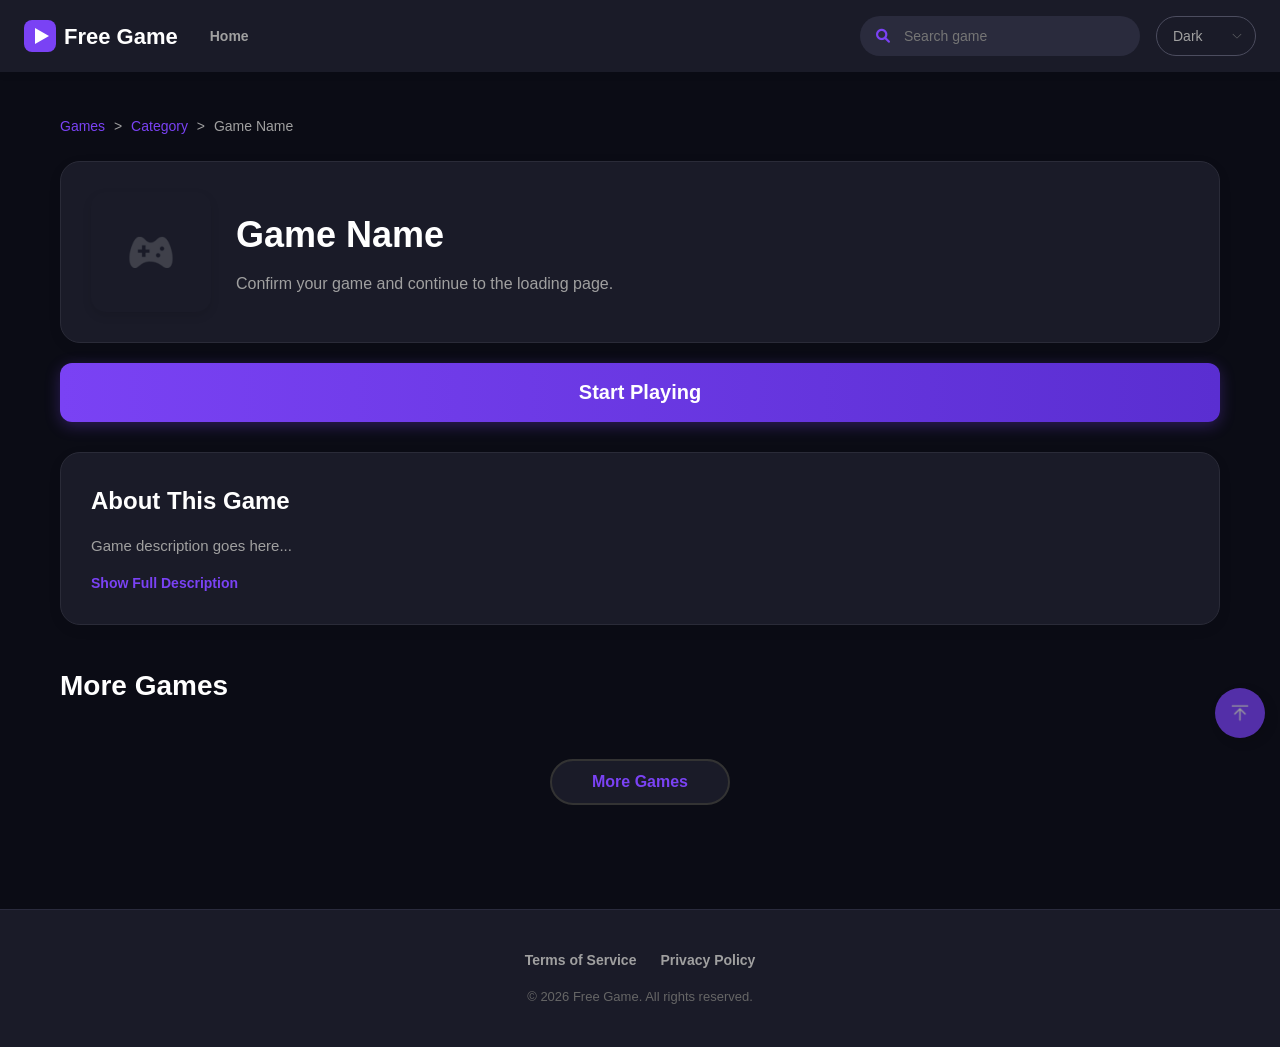
==== commit 409234e7: "refactor(ad): 替换旧广告系统为GPT实现并清理冗余代码" ====
--- a/games.html
+++ b/games.html
@@ -15,11 +15,6 @@
   <link rel="stylesheet" href="./css/detail.css">
   <link rel="stylesheet" href="https://cdnjs.cloudflare.com/ajax/libs/font-awesome/6.0.0-beta3/css/all.min.css" />
   <link rel="icon" href="./images/favicon.png">
-  <style>
-    ins.adsbygoogle[data-ad-status="unfilled"] {
-      display: none !important;
-    }
-  </style>
   <script src="https://code.jquery.com/jquery-3.6.0.min.js"></script>
   <script src="./js/google/ad-manager.js"></script>
 </head>
@@ -170,7 +165,6 @@
   <script src="./js/details.js"></script>
   <script async src="https://www.googletagmanager.com/gtag/js?id=G-9ZDPXP0C33"></script>
   <script src="./js/google/ga.js"></script>
-  <script src="./js/google/openscreen.js"></script>
 </body>
 
 </html>
--- a/css/main.css
+++ b/css/main.css
@@ -85,11 +85,6 @@
   align-items: center;
 }
 
-/* 强制广告标签填充容器宽度 */
-.adsbygoogle {
-  width: 100% !important;
-  min-width: 250px;
-}
 
 .ad-placeholder-category {
   max-width: 1352px;
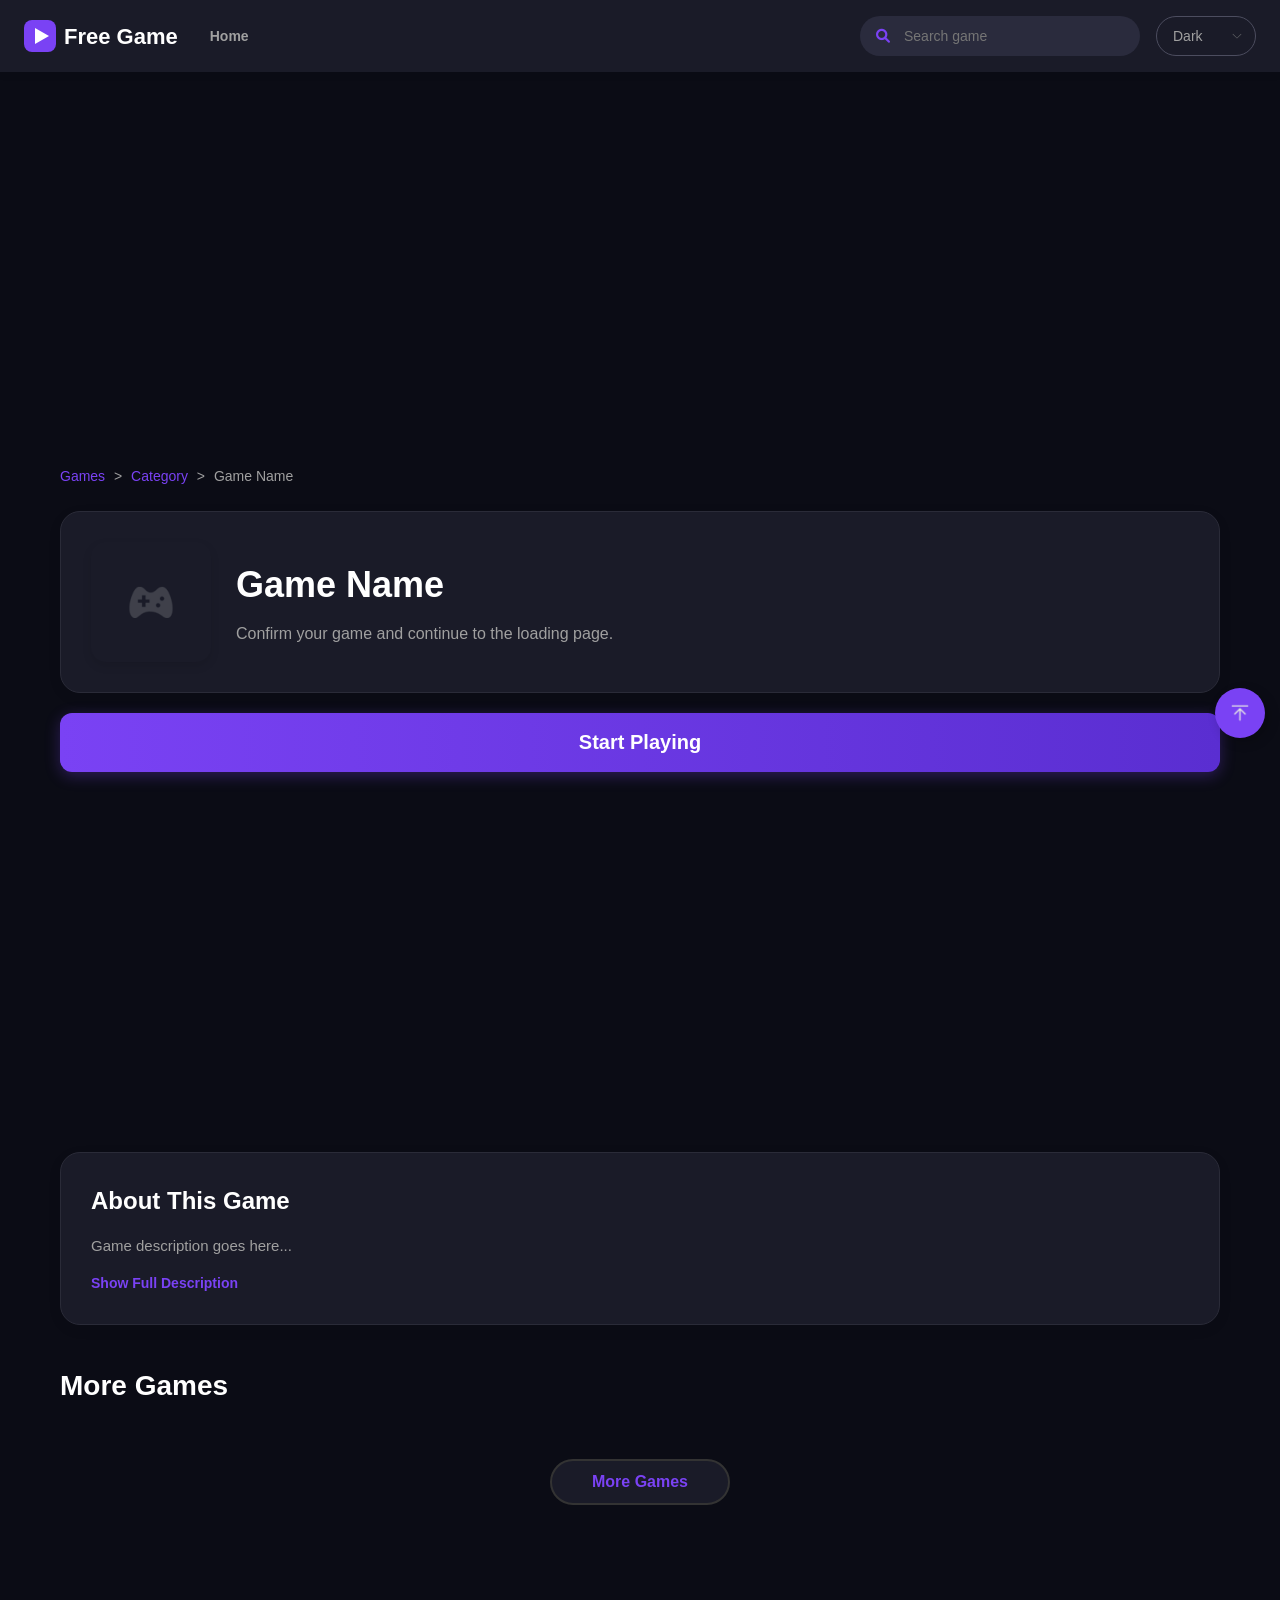
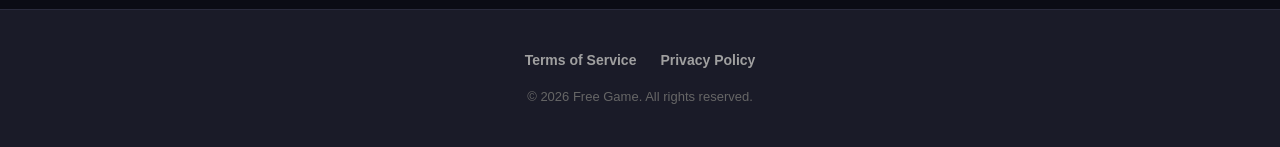
==== commit b376bff1: "refactor(analytics, config): 将谷歌分析脚本改为动态加载，移除各页面硬编码的GTM脚本标签" ====
--- a/games.html
+++ b/games.html
@@ -163,7 +163,6 @@
   <script src="./js/common.js"></script>
   <script src="./js/index.js"></script>
   <script src="./js/details.js"></script>
-  <script async src="https://www.googletagmanager.com/gtag/js?id=G-9ZDPXP0C33"></script>
   <script src="./js/google/ga.js"></script>
 </body>
 
--- a/css/main.css
+++ b/css/main.css
@@ -40,6 +40,7 @@
   align-items: center;
   text-align: center;
   box-sizing: border-box;
+  min-height: 350px;
 }
 
 .ad-li {
@@ -50,7 +51,7 @@
     background: #fdfdfd;
     border: 1px dashed #e0e0e0;
     border-radius: 12px;
-    min-height: 250px;
+    min-height: 350px;
     overflow: hidden;
     margin: 10px 0;
   }
@@ -60,11 +61,15 @@
     display: flex;
   }
 
-  .ad-placeholder-top, .ad-placeholder-category {
+  .ad-placeholder-top,
+  .ad-placeholder-bottom,
+  .ad-placeholder-category {
     display: none; /* 默认隐藏 */
   }
 
-  .ad-placeholder-top.is-visible, .ad-placeholder-category.is-visible {
+  .ad-placeholder-top.is-visible,
+  .ad-placeholder-bottom.is-visible,
+  .ad-placeholder-category.is-visible {
     display: flex;
   }
 
@@ -83,6 +88,18 @@
   display: flex;
   justify-content: center;
   align-items: center;
+  min-height: 350px;
+}
+
+@media (max-width: 768px) {
+  .ad-placeholder-top,
+  .ad-placeholder-bottom,
+  .ad-placeholder-category,
+  .ad-placeholder-list,
+  .ad-li {
+    min-height: 350px;
+    padding: 10px;
+  }
 }
 
 
@@ -250,21 +267,7 @@
   overflow: hidden;
 }
 
-@media (min-width: 1201px) {
-  .games-section .games_list li:nth-child(n+9) { display: none; }
-}
-
-@media (max-width: 1200px) and (min-width: 993px) {
-  .games-section .games_list li:nth-child(n+7) { display: none; }
-}
-
-@media (max-width: 992px) and (min-width: 769px) {
-  .games-section .games_list li:nth-child(n+5) { display: none; }
-}
-
 @media (max-width: 768px) {
-  .games-section .games_list li:nth-child(n+9) { display: none; }
-  
   .section-header {
     margin-bottom: 16px;
   }
